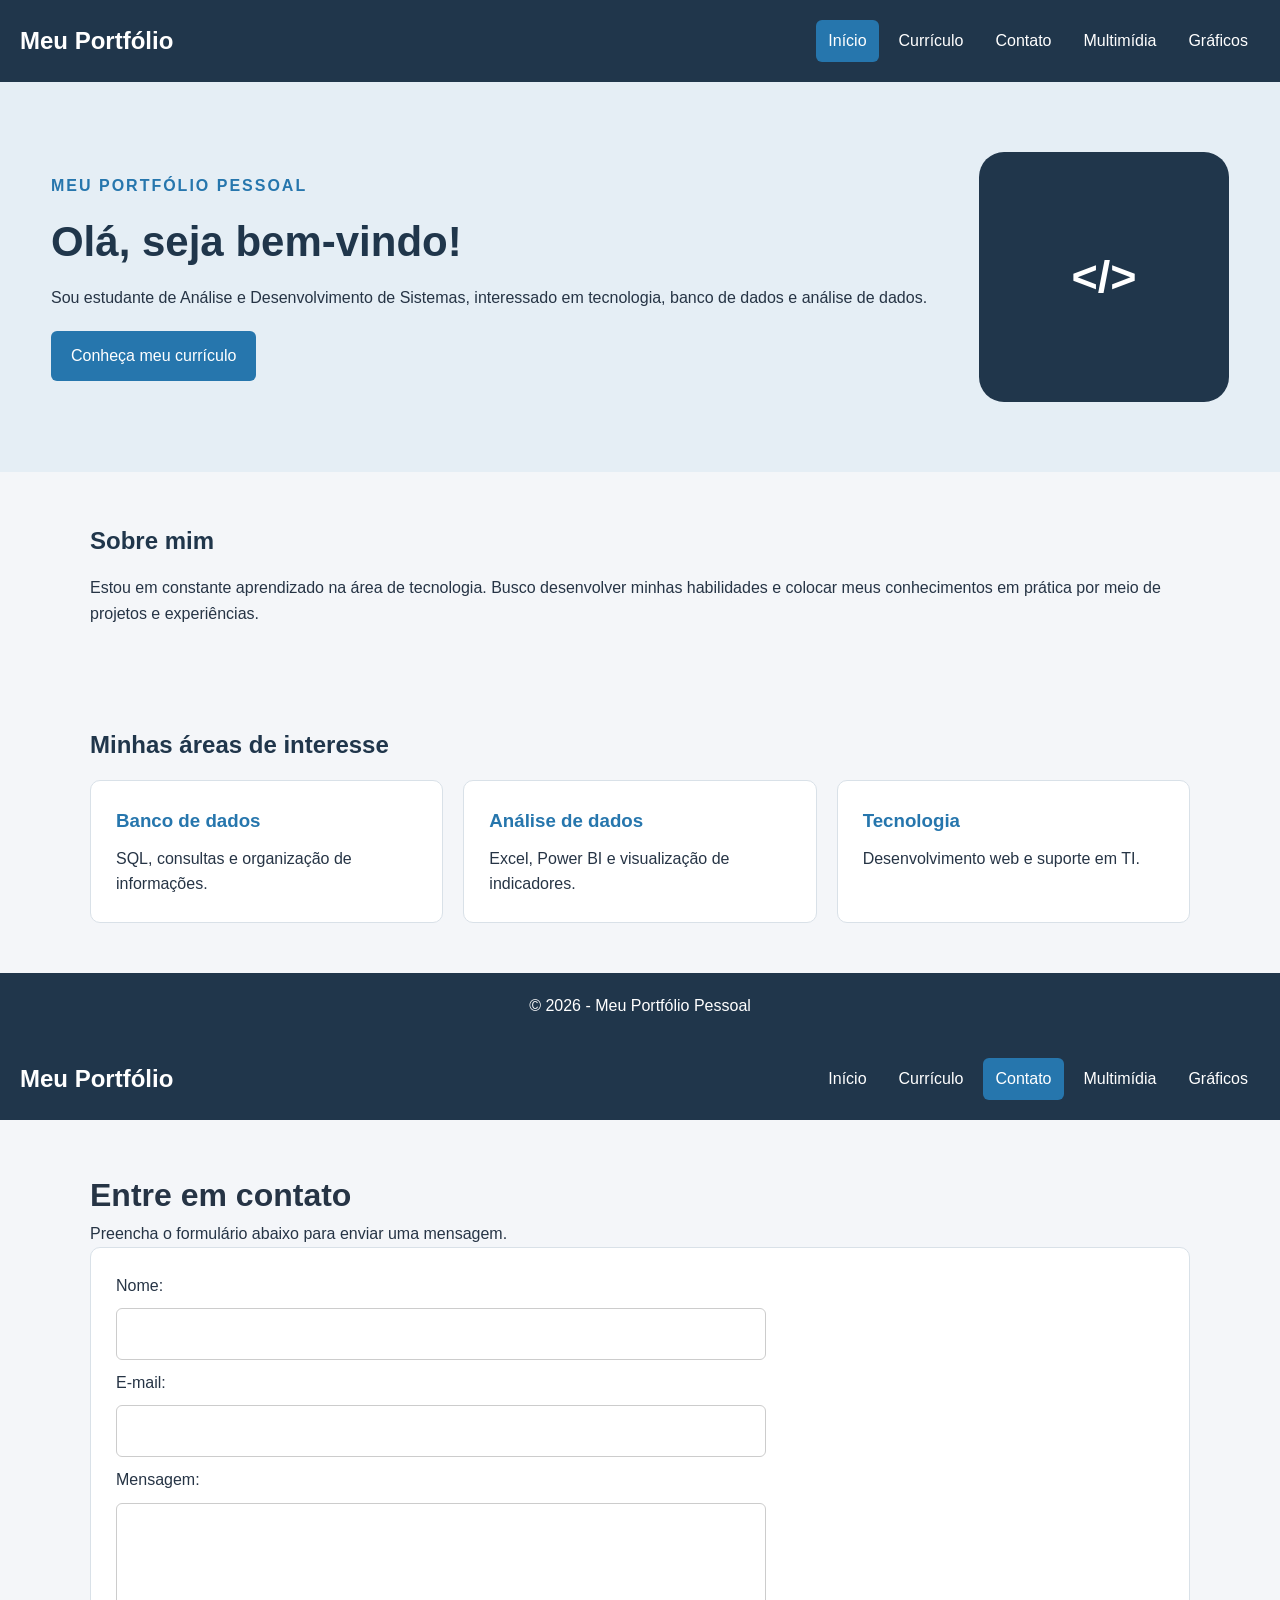
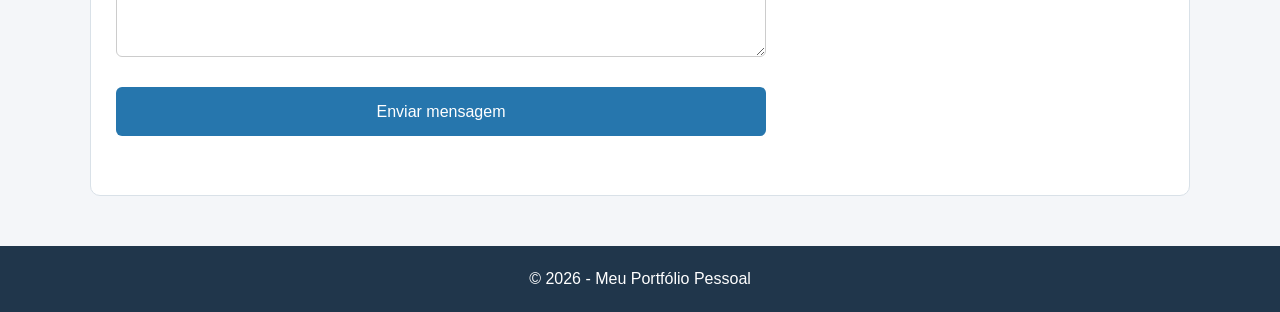
==== index.html @ 2d53f190 "feat: criar site pessoal com cinco páginas" ====
<!DOCTYPE html>
<html lang="pt-BR">
<head>
    <meta charset="UTF-8">
    <meta name="viewport" content="width=device-width, initial-scale=1.0">
    <meta name="description" content="Meu portfólio pessoal e acadêmico">
    <title>Início | Meu Portfólio</title>
<link rel="stylesheet" href="estilo.css">
</head>
<body>

    <header class="cabecalho">
        <a href="index.html" class="marca">Meu Portfólio</a>

        <nav>
            <ul class="menu">
                <li><a href="index.html" class="ativo">Início</a></li>
                <li><a href="curriculo.html">Currículo</a></li>
                <li><a href="formulario.html">Contato</a></li>
                <li><a href="multimidia.html">Multimídia</a></li>
                <li><a href="graficos.html">Gráficos</a></li>
            </ul>
        </nav>
    </header>

    <main>
        <section class="destaque">
            <div>
                <p class="sobretitulo">MEU PORTFÓLIO PESSOAL</p>
                <h1>Olá, seja bem-vindo!</h1>
                <p>
                    Sou estudante de Análise e Desenvolvimento de Sistemas,
                    interessado em tecnologia, banco de dados e análise de dados.
                </p>
                <a href="curriculo.html" class="botao">Conheça meu currículo</a>
            </div>

            <div class="avatar">
                &lt;/&gt;
            </div>
        </section>

        <section class="secao">
            <h2>Sobre mim</h2>
            <p>
                Estou em constante aprendizado na área de tecnologia.
                Busco desenvolver minhas habilidades e colocar meus
                conhecimentos em prática por meio de projetos e experiências.
            </p>
        </section>

        <section class="secao">
            <h2>Minhas áreas de interesse</h2>

            <div class="cartoes">
                <article class="cartao">
                    <h3>Banco de dados</h3>
                    <p>SQL, consultas e organização de informações.</p>
                </article>

                <article class="cartao">
                    <h3>Análise de dados</h3>
                    <p>Excel, Power BI e visualização de indicadores.</p>
                </article>

                <article class="cartao">
                    <h3>Tecnologia</h3>
                    <p>Desenvolvimento web e suporte em TI.</p>
                </article>
            </div>
        </section>
    </main>

    <footer class="rodape">
        <p>© 2026 - Meu Portfólio Pessoal</p>
    </footer>

</body>
</html>


<!DOCTYPE html>
<html lang="pt-BR">
<head>
    <meta charset="UTF-8">
    <meta name="viewport" content="width=device-width, initial-scale=1.0">
    <title>Contato | Meu Portfólio</title>
    <link rel="stylesheet" href="estilo.css">
    <script src="js/formulario.js" defer></script>
</head>
<body>

    <header class="cabecalho">
        <a href="index.html" class="marca">Meu Portfólio</a>

        <nav>
            <ul class="menu">
                <li><a href="index.html">Início</a></li>
                <li><a href="curriculo.html">Currículo</a></li>
                <li><a href="formulario.html" class="ativo">Contato</a></li>
                <li><a href="multimidia.html">Multimídia</a></li>
                <li><a href="graficos.html">Gráficos</a></li>
            </ul>
        </nav>
    </header>

    <main class="secao">
        <h1>Entre em contato</h1>
        <p>Preencha o formulário abaixo para enviar uma mensagem.</p>

        <section class="cartao">
            <form id="form-contato">

                <label for="nome">Nome:</label>
                <input type="text" id="nome" name="nome" required>

                <label for="email">E-mail:</label>
                <input type="email" id="email" name="email" required>

                <label for="mensagem">Mensagem:</label>
                <textarea id="mensagem" name="mensagem" rows="5" required></textarea>

                <button type="submit" class="botao">Enviar mensagem</button>

                <p id="feedback" class="feedback" role="status" aria-live="polite"></p>

            </form>
        </section>
    </main>

    <footer class="rodape">
        <p>© 2026 - Meu Portfólio Pessoal</p>
    </footer>

</body>
</html>
---- estilo.css ----
/* CONFIGURAÇÕES GERAIS */
* {
    margin: 0;
    padding: 0;
    box-sizing: border-box;
}

html {
    scroll-behavior: smooth;
}

body {
    font-family: Arial, Helvetica, sans-serif;
    background-color: #f4f6f9;
    color: #263445;
    line-height: 1.6;
}

a {
    text-decoration: none;
}

/* CABEÇALHO COM FLEXBOX */
.cabecalho {
    display: flex;
    flex-direction: column;
    align-items: center;
    gap: 15px;
    padding: 20px;
    background-color: #20364b;
}

.marca {
    color: white;
    font-size: 24px;
    font-weight: bold;
}

/* MENU */
.menu {
    display: flex;
    flex-wrap: wrap;
    justify-content: center;
    gap: 8px;
    list-style: none;
}

.menu a {
    display: block;
    padding: 8px 12px;
    color: white;
    border-radius: 6px;
}

.menu a:hover,
.menu a.ativo {
    background-color: #2676ad;
}

/* DESTAQUE */
.destaque {
    display: flex;
    flex-direction: column;
    align-items: center;
    gap: 30px;
    padding: 50px 20px;
    background-color: #e5eef5;
}

.destaque h1 {
    margin: 10px 0;
    color: #20364b;
    font-size: 32px;
}

.sobretitulo {
    color: #2676ad;
    font-weight: bold;
    letter-spacing: 2px;
}

.botao {
    display: inline-block;
    margin-top: 20px;
    padding: 12px 20px;
    color: white;
    background-color: #2676ad;
    border-radius: 6px;
}

.botao:hover {
    background-color: #20364b;
}

/* ILUSTRAÇÃO */
.avatar {
    display: flex;
    align-items: center;
    justify-content: center;
    width: 200px;
    height: 200px;
    color: white;
    background-color: #20364b;
    border-radius: 25px;
    font-size: 45px;
    font-weight: bold;
}

/* SEÇÕES */
.secao {
    width: 90%;
    max-width: 1100px;
    margin: auto;
    padding: 35px 0;
}

.secao h2 {
    margin-bottom: 15px;
    color: #20364b;
}

/* CARTÕES COM FLEXBOX */
.cartoes {
    display: flex;
    flex-direction: column;
    gap: 20px;
}

.cartao {
    padding: 25px;
    background-color: white;
    border: 1px solid #d9e1e8;
    border-radius: 10px;
}

.cartao h3 {
    margin-bottom: 10px;
    color: #2676ad;
}

/* RODAPÉ */
.rodape {
    padding: 20px;
    color: white;
    background-color: #20364b;
    text-align: center;
}

/* RESPONSIVIDADE - TABLETS E DESKTOP */
@media (min-width: 700px) {

    .cabecalho {
        flex-direction: row;
        justify-content: space-between;
    }

    .destaque {
        flex-direction: row;
        justify-content: space-around;
        padding: 70px 40px;
    }

    .destaque h1 {
        font-size: 42px;
    }

    .cartoes {
        flex-direction: row;
    }

    .cartao {
        flex: 1;
    }
}

/* TELAS GRANDES */
@media (min-width: 1000px) {

    .secao {
        padding: 50px 0;
    }

    .avatar {
        width: 250px;
        height: 250px;
    }
}

/* ACESSIBILIDADE */
@media (prefers-reduced-motion: reduce) {
    html {
        scroll-behavior: auto;
    }
}

/* MÍDIAS RESPONSIVAS */
img,
video,
iframe {
    max-width: 100%;
    height: auto;
}

/* FORMULÁRIO */
form {
    display: flex;
    flex-direction: column;
    gap: 10px;
    max-width: 650px;
}

input,
textarea {
    width: 100%;
    padding: 12px;
    border: 1px solid #ccc;
    border-radius: 6px;
    font: inherit;
}

form button {
    border: none;
    cursor: pointer;
    font: inherit;
}

.feedback {
    min-height: 24px;
    font-weight: bold;
}

.feedback.ok {
    color: green;
}

.feedback.erro {
    color: #b42318;
}

/* GRID DO CURRÍCULO */
.curriculo-grid {
    display: grid;
    grid-template-columns: 1fr;
    gap: 20px;
}

/* GRÁFICOS */
.grafico {
    margin-top: 20px;
}

.grafico p {
    margin-top: 15px;
    font-weight: bold;
}

.barra {
    width: 100%;
    height: 18px;
    overflow: hidden;
    background-color: #d9e1e8;
    border-radius: 10px;
}

.barra span {
    display: block;
    height: 100%;
    background-color: #2676ad;
    border-radius: 10px;
}

/* RESPONSIVIDADE */
@media (min-width: 700px) {
    .curriculo-grid {
        grid-template-columns: repeat(2, minmax(0, 1fr));
    }
}
---- estilo.css ----
/* CONFIGURAÇÕES GERAIS */
* {
    margin: 0;
    padding: 0;
    box-sizing: border-box;
}

html {
    scroll-behavior: smooth;
}

body {
    font-family: Arial, Helvetica, sans-serif;
    background-color: #f4f6f9;
    color: #263445;
    line-height: 1.6;
}

a {
    text-decoration: none;
}

/* CABEÇALHO COM FLEXBOX */
.cabecalho {
    display: flex;
    flex-direction: column;
    align-items: center;
    gap: 15px;
    padding: 20px;
    background-color: #20364b;
}

.marca {
    color: white;
    font-size: 24px;
    font-weight: bold;
}

/* MENU */
.menu {
    display: flex;
    flex-wrap: wrap;
    justify-content: center;
    gap: 8px;
    list-style: none;
}

.menu a {
    display: block;
    padding: 8px 12px;
    color: white;
    border-radius: 6px;
}

.menu a:hover,
.menu a.ativo {
    background-color: #2676ad;
}

/* DESTAQUE */
.destaque {
    display: flex;
    flex-direction: column;
    align-items: center;
    gap: 30px;
    padding: 50px 20px;
    background-color: #e5eef5;
}

.destaque h1 {
    margin: 10px 0;
    color: #20364b;
    font-size: 32px;
}

.sobretitulo {
    color: #2676ad;
    font-weight: bold;
    letter-spacing: 2px;
}

.botao {
    display: inline-block;
    margin-top: 20px;
    padding: 12px 20px;
    color: white;
    background-color: #2676ad;
    border-radius: 6px;
}

.botao:hover {
    background-color: #20364b;
}

/* ILUSTRAÇÃO */
.avatar {
    display: flex;
    align-items: center;
    justify-content: center;
    width: 200px;
    height: 200px;
    color: white;
    background-color: #20364b;
    border-radius: 25px;
    font-size: 45px;
    font-weight: bold;
}

/* SEÇÕES */
.secao {
    width: 90%;
    max-width: 1100px;
    margin: auto;
    padding: 35px 0;
}

.secao h2 {
    margin-bottom: 15px;
    color: #20364b;
}

/* CARTÕES COM FLEXBOX */
.cartoes {
    display: flex;
    flex-direction: column;
    gap: 20px;
}

.cartao {
    padding: 25px;
    background-color: white;
    border: 1px solid #d9e1e8;
    border-radius: 10px;
}

.cartao h3 {
    margin-bottom: 10px;
    color: #2676ad;
}

/* RODAPÉ */
.rodape {
    padding: 20px;
    color: white;
    background-color: #20364b;
    text-align: center;
}

/* RESPONSIVIDADE - TABLETS E DESKTOP */
@media (min-width: 700px) {

    .cabecalho {
        flex-direction: row;
        justify-content: space-between;
    }

    .destaque {
        flex-direction: row;
        justify-content: space-around;
        padding: 70px 40px;
    }

    .destaque h1 {
        font-size: 42px;
    }

    .cartoes {
        flex-direction: row;
    }

    .cartao {
        flex: 1;
    }
}

/* TELAS GRANDES */
@media (min-width: 1000px) {

    .secao {
        padding: 50px 0;
    }

    .avatar {
        width: 250px;
        height: 250px;
    }
}

/* ACESSIBILIDADE */
@media (prefers-reduced-motion: reduce) {
    html {
        scroll-behavior: auto;
    }
}

/* MÍDIAS RESPONSIVAS */
img,
video,
iframe {
    max-width: 100%;
    height: auto;
}

/* FORMULÁRIO */
form {
    display: flex;
    flex-direction: column;
    gap: 10px;
    max-width: 650px;
}

input,
textarea {
    width: 100%;
    padding: 12px;
    border: 1px solid #ccc;
    border-radius: 6px;
    font: inherit;
}

form button {
    border: none;
    cursor: pointer;
    font: inherit;
}

.feedback {
    min-height: 24px;
    font-weight: bold;
}

.feedback.ok {
    color: green;
}

.feedback.erro {
    color: #b42318;
}

/* GRID DO CURRÍCULO */
.curriculo-grid {
    display: grid;
    grid-template-columns: 1fr;
    gap: 20px;
}

/* GRÁFICOS */
.grafico {
    margin-top: 20px;
}

.grafico p {
    margin-top: 15px;
    font-weight: bold;
}

.barra {
    width: 100%;
    height: 18px;
    overflow: hidden;
    background-color: #d9e1e8;
    border-radius: 10px;
}

.barra span {
    display: block;
    height: 100%;
    background-color: #2676ad;
    border-radius: 10px;
}

/* RESPONSIVIDADE */
@media (min-width: 700px) {
    .curriculo-grid {
        grid-template-columns: repeat(2, minmax(0, 1fr));
    }
}
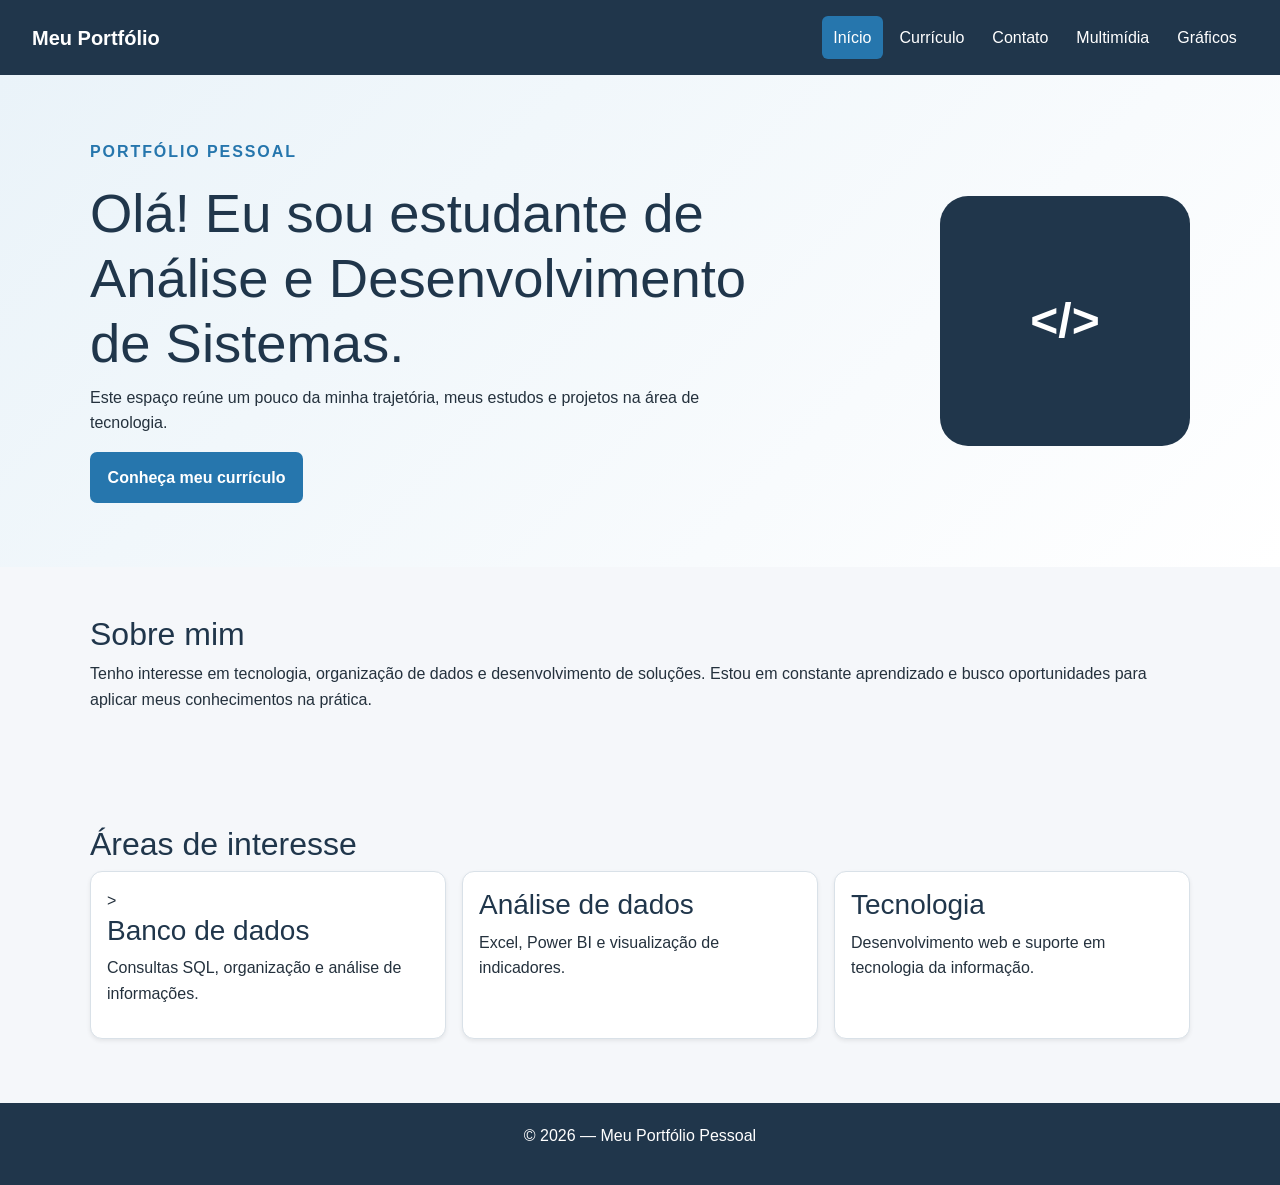
==== commit 0248ee5c: "feat: finalizar portfolio CP4 com Bootstrap" ====
--- a/index.html
+++ b/index.html
@@ -1,137 +1,56 @@
-
 <!DOCTYPE html>
 <html lang="pt-BR">
 <head>
-    <meta charset="UTF-8">
-    <meta name="viewport" content="width=device-width, initial-scale=1.0">
-    <meta name="description" content="Meu portfólio pessoal e acadêmico">
-    <title>Início | Meu Portfólio</title>
-<link rel="stylesheet" href="estilo.css">
+  <meta charset="UTF-8">
+  <meta name="viewport" content="width=device-width, initial-scale=1.0">
+  <meta name="description" content="Portfólio pessoal e acadêmico.">
+  <title>Início | Meu Portfólio</title>
+  <link href="https://cdn.jsdelivr.net/npm/bootstrap@5.3.8/dist/css/bootstrap.min.css" rel="stylesheet">
+  <link rel="stylesheet" href="css/estilos.css">
+  <script src="js/scripts.js" defer></script>
 </head>
 <body>
+  <header class="cabecalho">
+    <a class="marca" href="index.html">Meu Portfólio</a>
+    <nav aria-label="Menu principal">
+      <ul class="menu">
+        <li><a class="ativo" aria-current="page" href="index.html">Início</a></li>
+        <li><a href="curriculo.html">Currículo</a></li>
+        <li><a href="formulario.html">Contato</a></li>
+        <li><a href="multimidia.html">Multimídia</a></li>
+        <li><a href="graficos.html">Gráficos</a></li>
+      </ul>
+    </nav>
+  </header>
 
-    <header class="cabecalho">
-        <a href="index.html" class="marca">Meu Portfólio</a>
+  <main>
+    <section class="destaque">
+      <div class="destaque-conteudo">
+        <p class="sobretitulo">PORTFÓLIO PESSOAL</p>
+        <h1>Olá! Eu sou estudante de Análise e Desenvolvimento de Sistemas.</h1>
+        <p>Este espaço reúne um pouco da minha trajetória, meus estudos e projetos na área de tecnologia.</p>
+        <a class="botao" href="curriculo.html">Conheça meu currículo</a>
+      </div>
+      <div class="avatar" role="img" aria-label="Ilustração abstrata de tecnologia">
+        <span>&lt;/&gt;</span>
+      </div>
+    </section>
 
-        <nav>
-            <ul class="menu">
-                <li><a href="index.html" class="ativo">Início</a></li>
-                <li><a href="curriculo.html">Currículo</a></li>
-                <li><a href="formulario.html">Contato</a></li>
-                <li><a href="multimidia.html">Multimídia</a></li>
-                <li><a href="graficos.html">Gráficos</a></li>
-            </ul>
-        </nav>
-    </header>
+    <section class="secao">
+      <h2>Sobre mim</h2>
+      <p>Tenho interesse em tecnologia, organização de dados e desenvolvimento de soluções. Estou em constante aprendizado e busco oportunidades para aplicar meus conhecimentos na prática.</p>
+    </section>
 
-    <main>
-        <section class="destaque">
-            <div>
-                <p class="sobretitulo">MEU PORTFÓLIO PESSOAL</p>
-                <h1>Olá, seja bem-vindo!</h1>
-                <p>
-                    Sou estudante de Análise e Desenvolvimento de Sistemas,
-                    interessado em tecnologia, banco de dados e análise de dados.
-                </p>
-                <a href="curriculo.html" class="botao">Conheça meu currículo</a>
-            </div>
+    <section class="secao">
+      <h2>Áreas de interesse</h2>
+      <div class="cartoes">
+        <article class="cartao p-3 shadow-sm mb-3">><h3>Banco de dados</h3><p>Consultas SQL, organização e análise de informações.</p></article>
+        <article class="cartao p-3 shadow-sm mb-3"><h3>Análise de dados</h3><p>Excel, Power BI e visualização de indicadores.</p></article>
+        <article class="cartao p-3 shadow-sm mb-3"><h3>Tecnologia</h3><p>Desenvolvimento web e suporte em tecnologia da informação.</p></article>
+      </div>
+    </section>
+  </main>
 
-            <div class="avatar">
-                &lt;/&gt;
-            </div>
-        </section>
-
-        <section class="secao">
-            <h2>Sobre mim</h2>
-            <p>
-                Estou em constante aprendizado na área de tecnologia.
-                Busco desenvolver minhas habilidades e colocar meus
-                conhecimentos em prática por meio de projetos e experiências.
-            </p>
-        </section>
-
-        <section class="secao">
-            <h2>Minhas áreas de interesse</h2>
-
-            <div class="cartoes">
-                <article class="cartao">
-                    <h3>Banco de dados</h3>
-                    <p>SQL, consultas e organização de informações.</p>
-                </article>
-
-                <article class="cartao">
-                    <h3>Análise de dados</h3>
-                    <p>Excel, Power BI e visualização de indicadores.</p>
-                </article>
-
-                <article class="cartao">
-                    <h3>Tecnologia</h3>
-                    <p>Desenvolvimento web e suporte em TI.</p>
-                </article>
-            </div>
-        </section>
-    </main>
-
-    <footer class="rodape">
-        <p>© 2026 - Meu Portfólio Pessoal</p>
-    </footer>
-
+  <footer class="rodape"><p>© 2026 — Meu Portfólio Pessoal</p></footer>
 </body>
 </html>
-
-
-<!DOCTYPE html>
-<html lang="pt-BR">
-<head>
-    <meta charset="UTF-8">
-    <meta name="viewport" content="width=device-width, initial-scale=1.0">
-    <title>Contato | Meu Portfólio</title>
-    <link rel="stylesheet" href="estilo.css">
-    <script src="js/formulario.js" defer></script>
-</head>
-<body>
-
-    <header class="cabecalho">
-        <a href="index.html" class="marca">Meu Portfólio</a>
-
-        <nav>
-            <ul class="menu">
-                <li><a href="index.html">Início</a></li>
-                <li><a href="curriculo.html">Currículo</a></li>
-                <li><a href="formulario.html" class="ativo">Contato</a></li>
-                <li><a href="multimidia.html">Multimídia</a></li>
-                <li><a href="graficos.html">Gráficos</a></li>
-            </ul>
-        </nav>
-    </header>
-
-    <main class="secao">
-        <h1>Entre em contato</h1>
-        <p>Preencha o formulário abaixo para enviar uma mensagem.</p>
-
-        <section class="cartao">
-            <form id="form-contato">
-
-                <label for="nome">Nome:</label>
-                <input type="text" id="nome" name="nome" required>
-
-                <label for="email">E-mail:</label>
-                <input type="email" id="email" name="email" required>
-
-                <label for="mensagem">Mensagem:</label>
-                <textarea id="mensagem" name="mensagem" rows="5" required></textarea>
-
-                <button type="submit" class="botao">Enviar mensagem</button>
-
-                <p id="feedback" class="feedback" role="status" aria-live="polite"></p>
-
-            </form>
-        </section>
-    </main>
-
-    <footer class="rodape">
-        <p>© 2026 - Meu Portfólio Pessoal</p>
-    </footer>
-
-</body>
-</html>
--- a/css/estilos.css
+++ b/css/estilos.css
@@ -0,0 +1,137 @@
+:root {
+  --azul-escuro: #20364b;
+  --azul: #2676ad;
+  --azul-claro: #eaf3f9;
+  --texto: #24313d;
+  --fundo: #f5f7fa;
+  --branco: #ffffff;
+  --borda: #d9e1e8;
+}
+* { box-sizing: border-box; }
+html { scroll-behavior: smooth; }
+body {
+  margin: 0;
+  min-height: 100vh;
+  display: flex;
+  flex-direction: column;
+  color: var(--texto);
+  background: var(--fundo);
+  font-family: Arial, Helvetica, sans-serif;
+  line-height: 1.6;
+}
+img, video, iframe { max-width: 100%; height: auto; }
+.cabecalho {
+  display: flex;
+  flex-direction: column;
+  align-items: flex-start;
+  gap: 1rem;
+  padding: 1rem;
+  color: var(--branco);
+  background: var(--azul-escuro);
+}
+.marca { color: var(--branco); font-size: 1.25rem; font-weight: 700; text-decoration: none; }
+.menu {
+  display: flex;
+  flex-wrap: wrap;
+  gap: .35rem;
+  margin: 0;
+  padding: 0;
+  list-style: none;
+}
+.menu a {
+  display: block;
+  padding: .55rem .7rem;
+  border-radius: 6px;
+  color: var(--branco);
+  text-decoration: none;
+}
+.menu a:hover, .menu a.ativo { background: var(--azul); }
+main { flex: 1; }
+.destaque {
+  display: flex;
+  flex-direction: column;
+  gap: 2rem;
+  align-items: center;
+  padding: 3rem 1.25rem;
+  background: linear-gradient(135deg, #eaf3f9, #ffffff);
+}
+.destaque-conteudo { max-width: 680px; }
+.sobretitulo { color: var(--azul); font-weight: 700; letter-spacing: .12em; }
+h1 { color: var(--azul-escuro); line-height: 1.2; }
+.destaque h1 { font-size: clamp(2rem, 7vw, 3.4rem); }
+.avatar {
+  display: grid;
+  place-items: center;
+  width: min(70vw, 250px);
+  aspect-ratio: 1;
+  border-radius: 28px;
+  color: var(--branco);
+  background: var(--azul-escuro);
+  font-size: 3rem;
+  font-weight: 700;
+}
+.botao {
+  display: inline-block;
+  padding: .8rem 1.1rem;
+  border: 0;
+  border-radius: 7px;
+  color: var(--branco);
+  background: var(--azul);
+  font: inherit;
+  font-weight: 700;
+  text-decoration: none;
+  cursor: pointer;
+}
+.botao:hover { background: var(--azul-escuro); }
+.secao { width: min(100% - 2rem, 1100px); margin: 0 auto; padding: 2rem 0; }
+.secao h2 { color: var(--azul-escuro); }
+.introducao { margin-top: -.5rem; color: #586979; }
+.cartoes { display: flex; flex-direction: column; gap: 1rem; }
+.cartao, .painel {
+  padding: 1.25rem;
+  border: 1px solid var(--borda);
+  border-radius: 12px;
+  background: var(--branco);
+  box-shadow: 0 4px 14px rgba(32,54,75,.05);
+}
+.cartao h2, .cartao h3 { margin-top: 0; color: var(--azul-escuro); }
+.rodape { padding: 1.25rem; color: var(--branco); background: var(--azul-escuro); text-align: center; }
+.curriculo-grid, .midia-grid { display: grid; grid-template-columns: 1fr; gap: 1rem; }
+.item { padding: .7rem 0; border-bottom: 1px solid var(--borda); }
+.item h3 { margin-bottom: .2rem; }
+.lista { padding-left: 1.2rem; }
+.aviso-edicao, .nota-grafico { padding: .8rem; border-left: 4px solid var(--azul); background: var(--azul-claro); }
+.largura-form { max-width: 720px; }
+form { display: flex; flex-direction: column; gap: .6rem; }
+input, textarea { width: 100%; padding: .8rem; border: 1px solid #aebdca; border-radius: 6px; font: inherit; }
+input:focus, textarea:focus { outline: 3px solid #b9dcf3; border-color: var(--azul); }
+.feedback { min-height: 1.5rem; font-weight: 700; }
+.feedback.ok { color: #187344; }
+.feedback.erro { color: #b42318; }
+.ilustracao { display: grid; place-items: center; min-height: 190px; border-radius: 10px; color: white; background: linear-gradient(135deg, #20364b, #2676ad); font-size: 2rem; font-weight: 700; }
+.video-responsivo { position: relative; width: 100%; aspect-ratio: 16 / 9; }
+.video-responsivo iframe { position: absolute; inset: 0; width: 100%; height: 100%; border: 0; }
+.barra-linha { display: grid; grid-template-columns: 1fr auto; gap: .35rem .8rem; align-items: center; margin: 1rem 0; }
+.barra-linha span { font-weight: 700; }
+.barra-fundo { grid-column: 1 / 2; height: 14px; overflow: hidden; border-radius: 20px; background: #e4ebf0; }
+.barra { height: 100%; border-radius: inherit; background: var(--azul); }
+.barra-linha strong { grid-column: 2; grid-row: 2; }
+a:focus-visible, button:focus-visible { outline: 3px solid #f0c94b; outline-offset: 3px; }
+
+@media (min-width: 700px) {
+  .cabecalho { flex-direction: row; align-items: center; justify-content: space-between; padding: 1rem 2rem; }
+  .destaque { flex-direction: row; justify-content: space-between; padding: 4rem max(2rem, calc((100% - 1100px) / 2)); }
+  .cartoes { flex-direction: row; }
+  .cartao { flex: 1; }
+  .curriculo-grid, .midia-grid { grid-template-columns: repeat(2, minmax(0, 1fr)); }
+  .barra-linha { grid-template-columns: 180px minmax(0, 1fr) 55px; }
+  .barra-fundo { grid-column: 2; }
+  .barra-linha strong { grid-column: 3; grid-row: 1; }
+}
+@media (min-width: 1000px) {
+  .secao { padding: 3rem 0; }
+  .destaque { min-height: 430px; }
+}
+@media (prefers-reduced-motion: reduce) {
+  html { scroll-behavior: auto; }
+}
